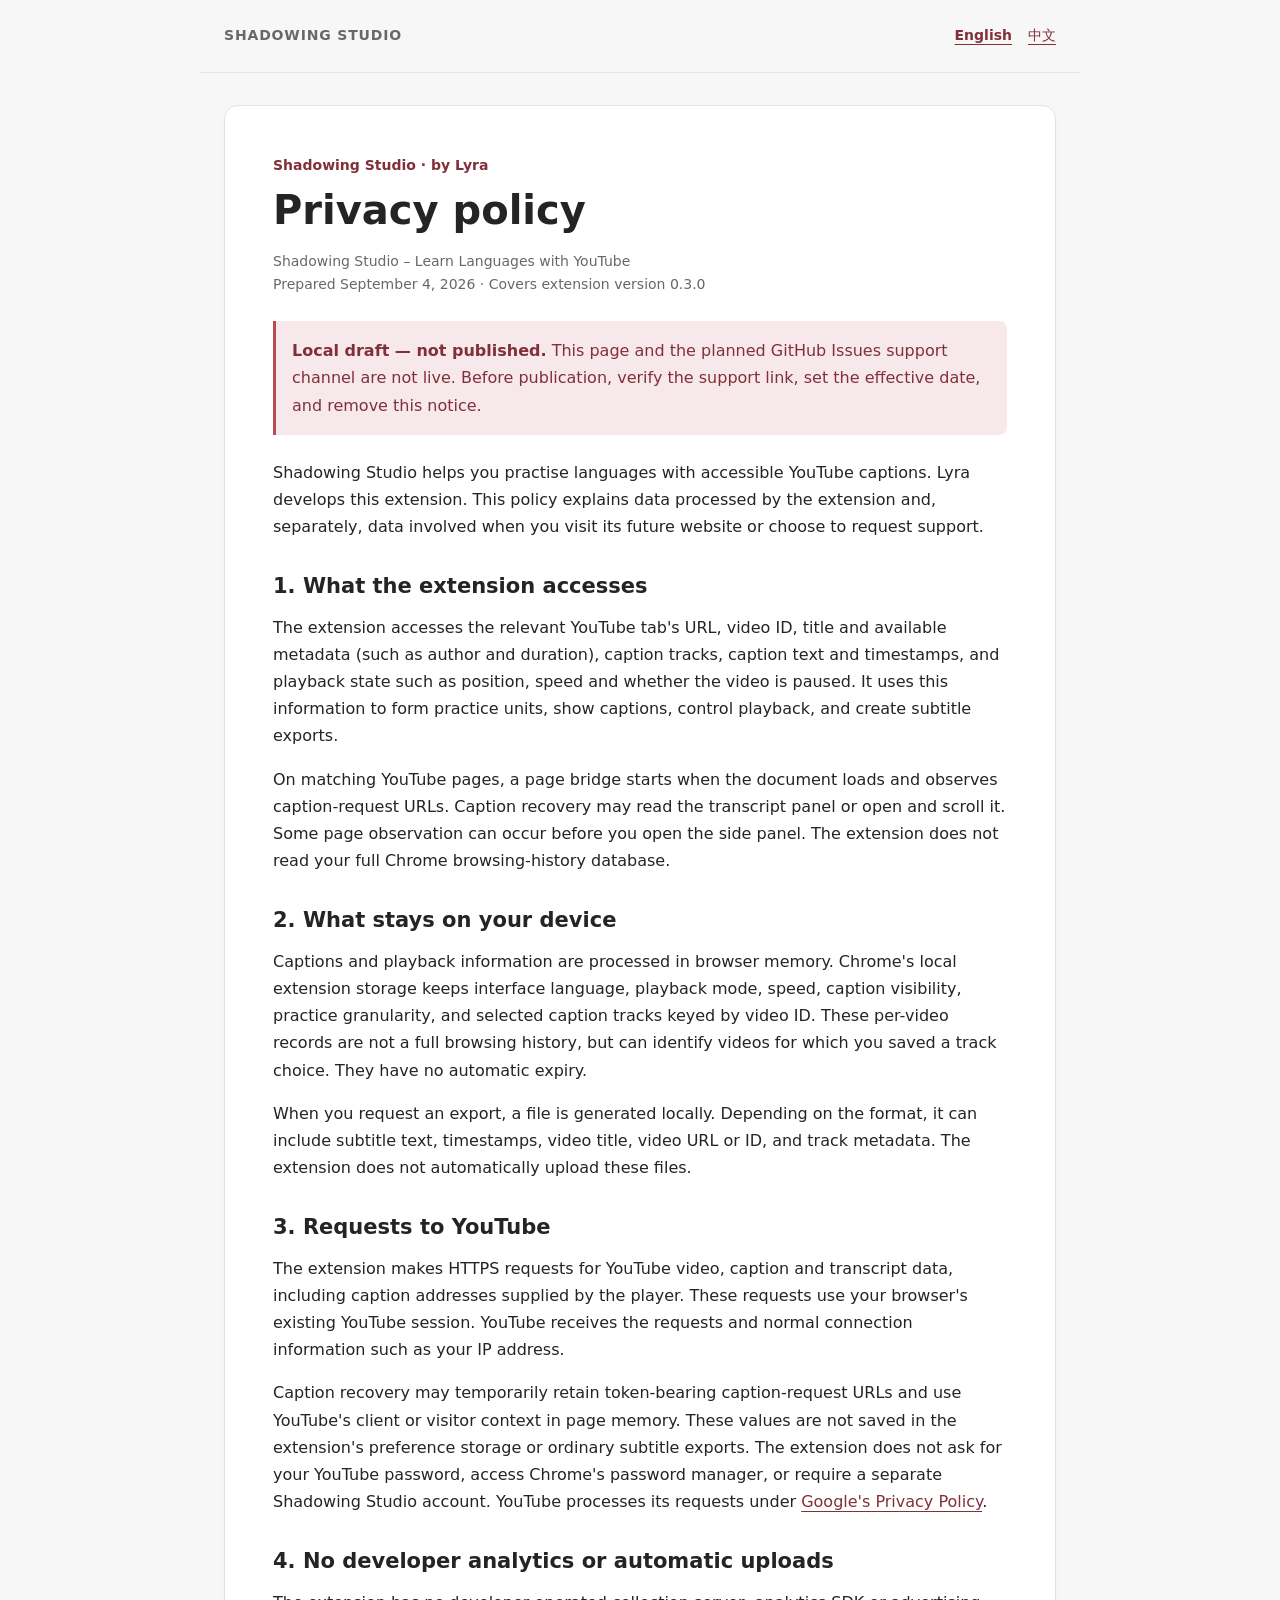
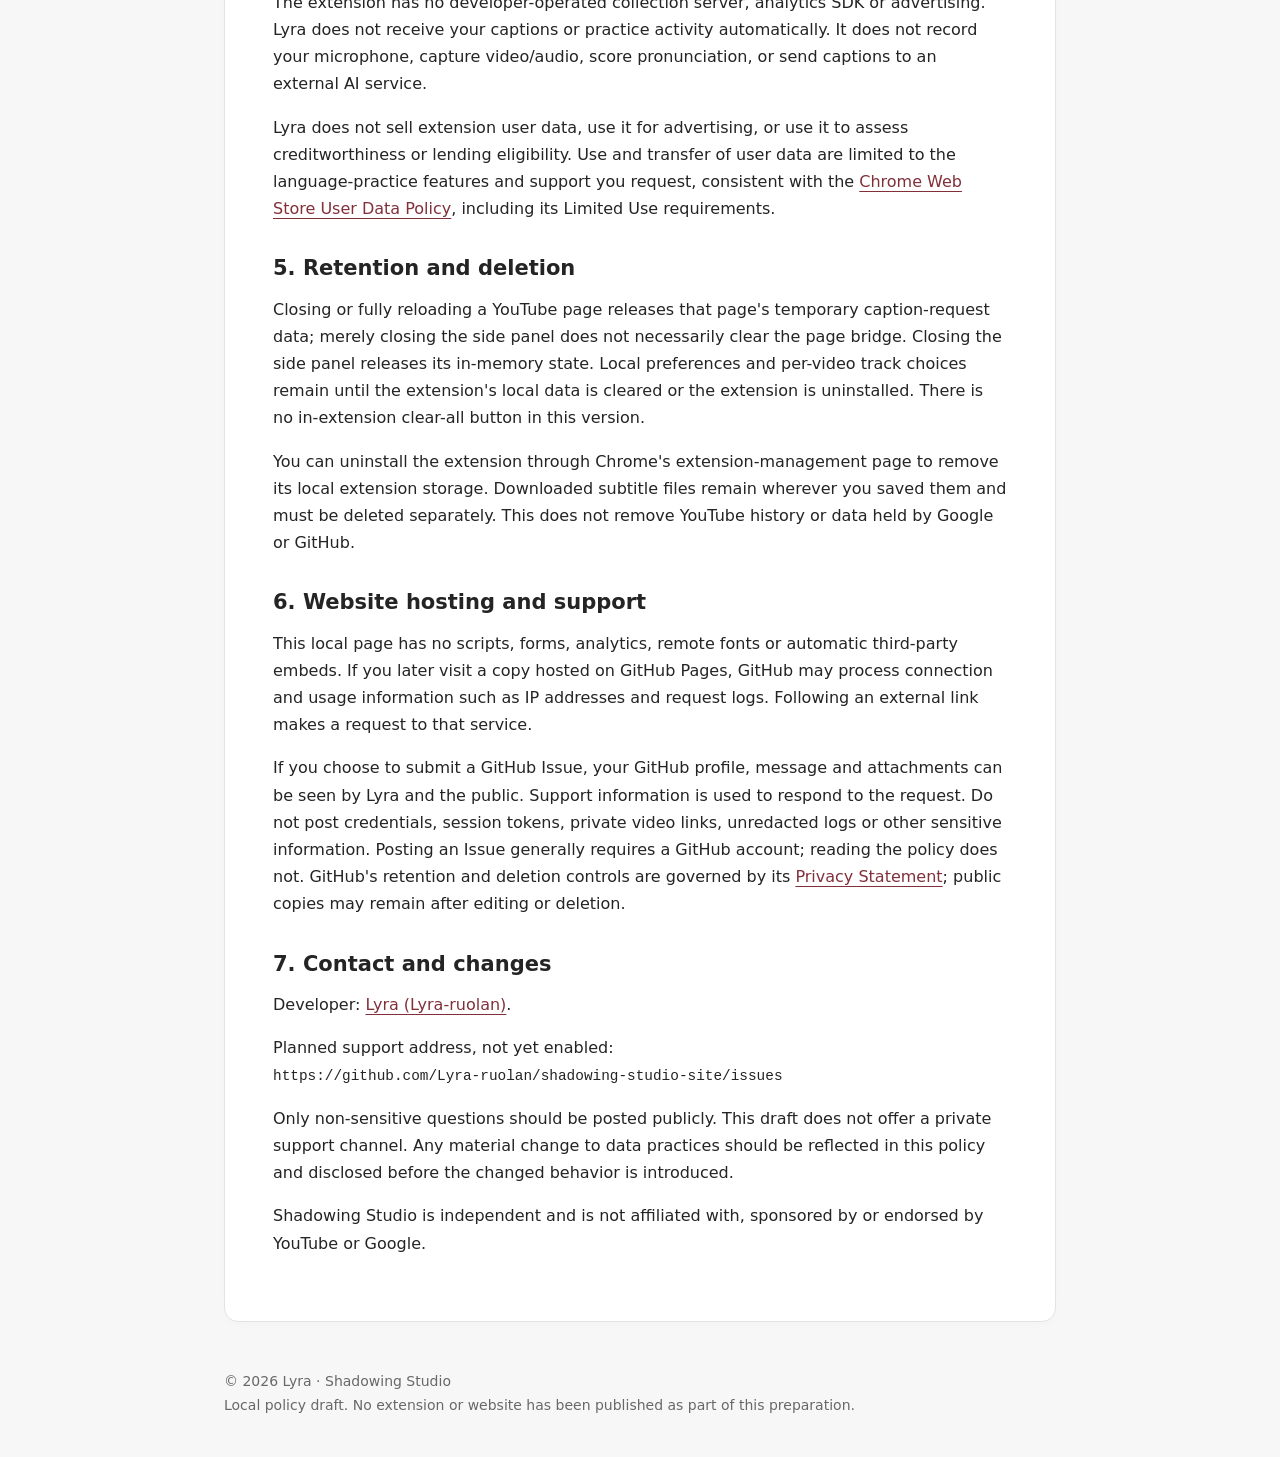
==== index.html @ 7fd5bb9b "Add files via upload" ====
<!doctype html>
<html lang="en"><head><meta charset="utf-8"><meta name="viewport" content="width=device-width,initial-scale=1">
<meta name="referrer" content="no-referrer"><meta http-equiv="Content-Security-Policy" content="default-src 'none'; style-src 'self'; img-src 'self'; base-uri 'none'; form-action 'none'">
<title>Privacy policy · Shadowing Studio</title>
<meta name="description" content="How Shadowing Studio handles captions, preferences, and support information.">
<link rel="stylesheet" href="style.css"></head><body>
<a class="skip" href="#policy">Skip to policy</a>
<header><a class="brand" href="index.html">SHADOWING STUDIO</a>
<nav aria-label="Policy language"><a href="index.html" lang="en" aria-current="page">English</a><a href="zh.html" lang="zh-CN" >中文</a></nav></header>
<main id="policy"><article><p class="kicker">Shadowing Studio · by Lyra</p>
<h1>Privacy policy</h1>
<p class="meta">Shadowing Studio – Learn Languages with YouTube<br>Prepared September 4, 2026 · Covers extension version 0.3.0</p>
<aside class="notice"><strong>Local draft — not published.</strong> This page and the planned GitHub Issues support channel are not live. Before publication, verify the support link, set the effective date, and remove this notice.</aside>
<p>Shadowing Studio helps you practise languages with accessible YouTube captions. Lyra develops this extension. This policy explains data processed by the extension and, separately, data involved when you visit its future website or choose to request support.</p>
<h2>1. What the extension accesses</h2>
<p>The extension accesses the relevant YouTube tab's URL, video ID, title and available metadata (such as author and duration), caption tracks, caption text and timestamps, and playback state such as position, speed and whether the video is paused. It uses this information to form practice units, show captions, control playback, and create subtitle exports.</p>
<p>On matching YouTube pages, a page bridge starts when the document loads and observes caption-request URLs. Caption recovery may read the transcript panel or open and scroll it. Some page observation can occur before you open the side panel. The extension does not read your full Chrome browsing-history database.</p>
<h2>2. What stays on your device</h2>
<p>Captions and playback information are processed in browser memory. Chrome's local extension storage keeps interface language, playback mode, speed, caption visibility, practice granularity, and selected caption tracks keyed by video ID. These per-video records are not a full browsing history, but can identify videos for which you saved a track choice. They have no automatic expiry.</p>
<p>When you request an export, a file is generated locally. Depending on the format, it can include subtitle text, timestamps, video title, video URL or ID, and track metadata. The extension does not automatically upload these files.</p>
<h2>3. Requests to YouTube</h2>
<p>The extension makes HTTPS requests for YouTube video, caption and transcript data, including caption addresses supplied by the player. These requests use your browser's existing YouTube session. YouTube receives the requests and normal connection information such as your IP address.</p>
<p>Caption recovery may temporarily retain token-bearing caption-request URLs and use YouTube's client or visitor context in page memory. These values are not saved in the extension's preference storage or ordinary subtitle exports. The extension does not ask for your YouTube password, access Chrome's password manager, or require a separate Shadowing Studio account. YouTube processes its requests under <a href="https://policies.google.com/privacy" rel="noreferrer">Google's Privacy Policy</a>.</p>
<h2>4. No developer analytics or automatic uploads</h2>
<p>The extension has no developer-operated collection server, analytics SDK or advertising. Lyra does not receive your captions or practice activity automatically. It does not record your microphone, capture video/audio, score pronunciation, or send captions to an external AI service.</p>
<p>Lyra does not sell extension user data, use it for advertising, or use it to assess creditworthiness or lending eligibility. Use and transfer of user data are limited to the language-practice features and support you request, consistent with the <a href="https://developer.chrome.com/docs/webstore/program-policies/user-data-faq" rel="noreferrer">Chrome Web Store User Data Policy</a>, including its Limited Use requirements.</p>
<h2>5. Retention and deletion</h2>
<p>Closing or fully reloading a YouTube page releases that page's temporary caption-request data; merely closing the side panel does not necessarily clear the page bridge. Closing the side panel releases its in-memory state. Local preferences and per-video track choices remain until the extension's local data is cleared or the extension is uninstalled. There is no in-extension clear-all button in this version.</p>
<p>You can uninstall the extension through Chrome's extension-management page to remove its local extension storage. Downloaded subtitle files remain wherever you saved them and must be deleted separately. This does not remove YouTube history or data held by Google or GitHub.</p>
<h2>6. Website hosting and support</h2>
<p>This local page has no scripts, forms, analytics, remote fonts or automatic third-party embeds. If you later visit a copy hosted on GitHub Pages, GitHub may process connection and usage information such as IP addresses and request logs. Following an external link makes a request to that service.</p>
<p>If you choose to submit a GitHub Issue, your GitHub profile, message and attachments can be seen by Lyra and the public. Support information is used to respond to the request. Do not post credentials, session tokens, private video links, unredacted logs or other sensitive information. Posting an Issue generally requires a GitHub account; reading the policy does not. GitHub's retention and deletion controls are governed by its <a href="https://docs.github.com/en/site-policy/privacy-policies/github-general-privacy-statement" rel="noreferrer">Privacy Statement</a>; public copies may remain after editing or deletion.</p>
<h2>7. Contact and changes</h2>
<p>Developer: <a href="https://github.com/Lyra-ruolan" rel="noreferrer">Lyra (Lyra-ruolan)</a>.</p>
<p>Planned support address, not yet enabled:<br><code>https://github.com/Lyra-ruolan/shadowing-studio-site/issues</code></p>
<p>Only non-sensitive questions should be posted publicly. This draft does not offer a private support channel. Any material change to data practices should be reflected in this policy and disclosed before the changed behavior is introduced.</p>
<p>Shadowing Studio is independent and is not affiliated with, sponsored by or endorsed by YouTube or Google.</p></article></main>
<footer><p>© 2026 Lyra · Shadowing Studio</p><p>Local policy draft. No extension or website has been published as part of this preparation.</p></footer></body></html>
---- style.css ----
:root{color-scheme:light;--page:#f7f7f7;--surface:#fff;--ink:#242424;--muted:#686868;--border:#e3e3e3;--accent:#b84c56;--soft:#f7e9eb;--deep:#81303a}
*{box-sizing:border-box}html{scroll-behavior:auto}body{margin:0;background:var(--page);color:var(--ink);font:16px/1.7 system-ui,-apple-system,"Segoe UI","Microsoft YaHei",sans-serif}
a{color:var(--deep);text-underline-offset:4px}a:hover{color:#a9404b}a:focus-visible{outline:3px solid var(--accent);outline-offset:4px;border-radius:3px}
.skip{position:absolute;left:16px;top:-80px;padding:8px;background:var(--surface)}.skip:focus{top:8px}
header,main,footer{max-width:880px;margin:auto;padding:24px}header{display:flex;justify-content:space-between;align-items:center;gap:16px;border-bottom:1px solid var(--border)}
.brand{font-size:14px;font-weight:650;letter-spacing:.06em;color:var(--muted);text-decoration:none}nav{display:flex;gap:16px;flex-wrap:wrap;font-size:14px}nav [aria-current]{font-weight:700}
main{padding-top:32px}article{background:var(--surface);border:1px solid var(--border);border-radius:14px;padding:clamp(20px,5vw,48px);box-shadow:0 2px 12px #24242405}
.kicker{font-size:14px;color:var(--deep);font-weight:600;margin:0 0 8px}h1{font-size:clamp(28px,5vw,40px);line-height:1.2;font-weight:650;margin:0 0 16px}
h2{font-size:21px;line-height:1.4;margin:32px 0 12px;font-weight:600}p{margin:0 0 16px}.meta{font-size:14px;color:var(--muted);font-variant-numeric:tabular-nums}
.notice{background:var(--soft);color:var(--deep);border-left:3px solid var(--accent);padding:16px;border-radius:0 8px 8px 0;margin:24px 0}
li{margin:8px 0}ul{padding-left:22px}code{font-size:.9em;overflow-wrap:anywhere;word-break:break-word}
footer{font-size:14px;color:var(--muted);padding-bottom:40px}footer p{margin:0}strong{font-weight:650} @media(max-width:400px){header,main,footer{padding:16px}header{align-items:flex-start}.brand{max-width:140px}nav{gap:10px}article{padding:20px}}
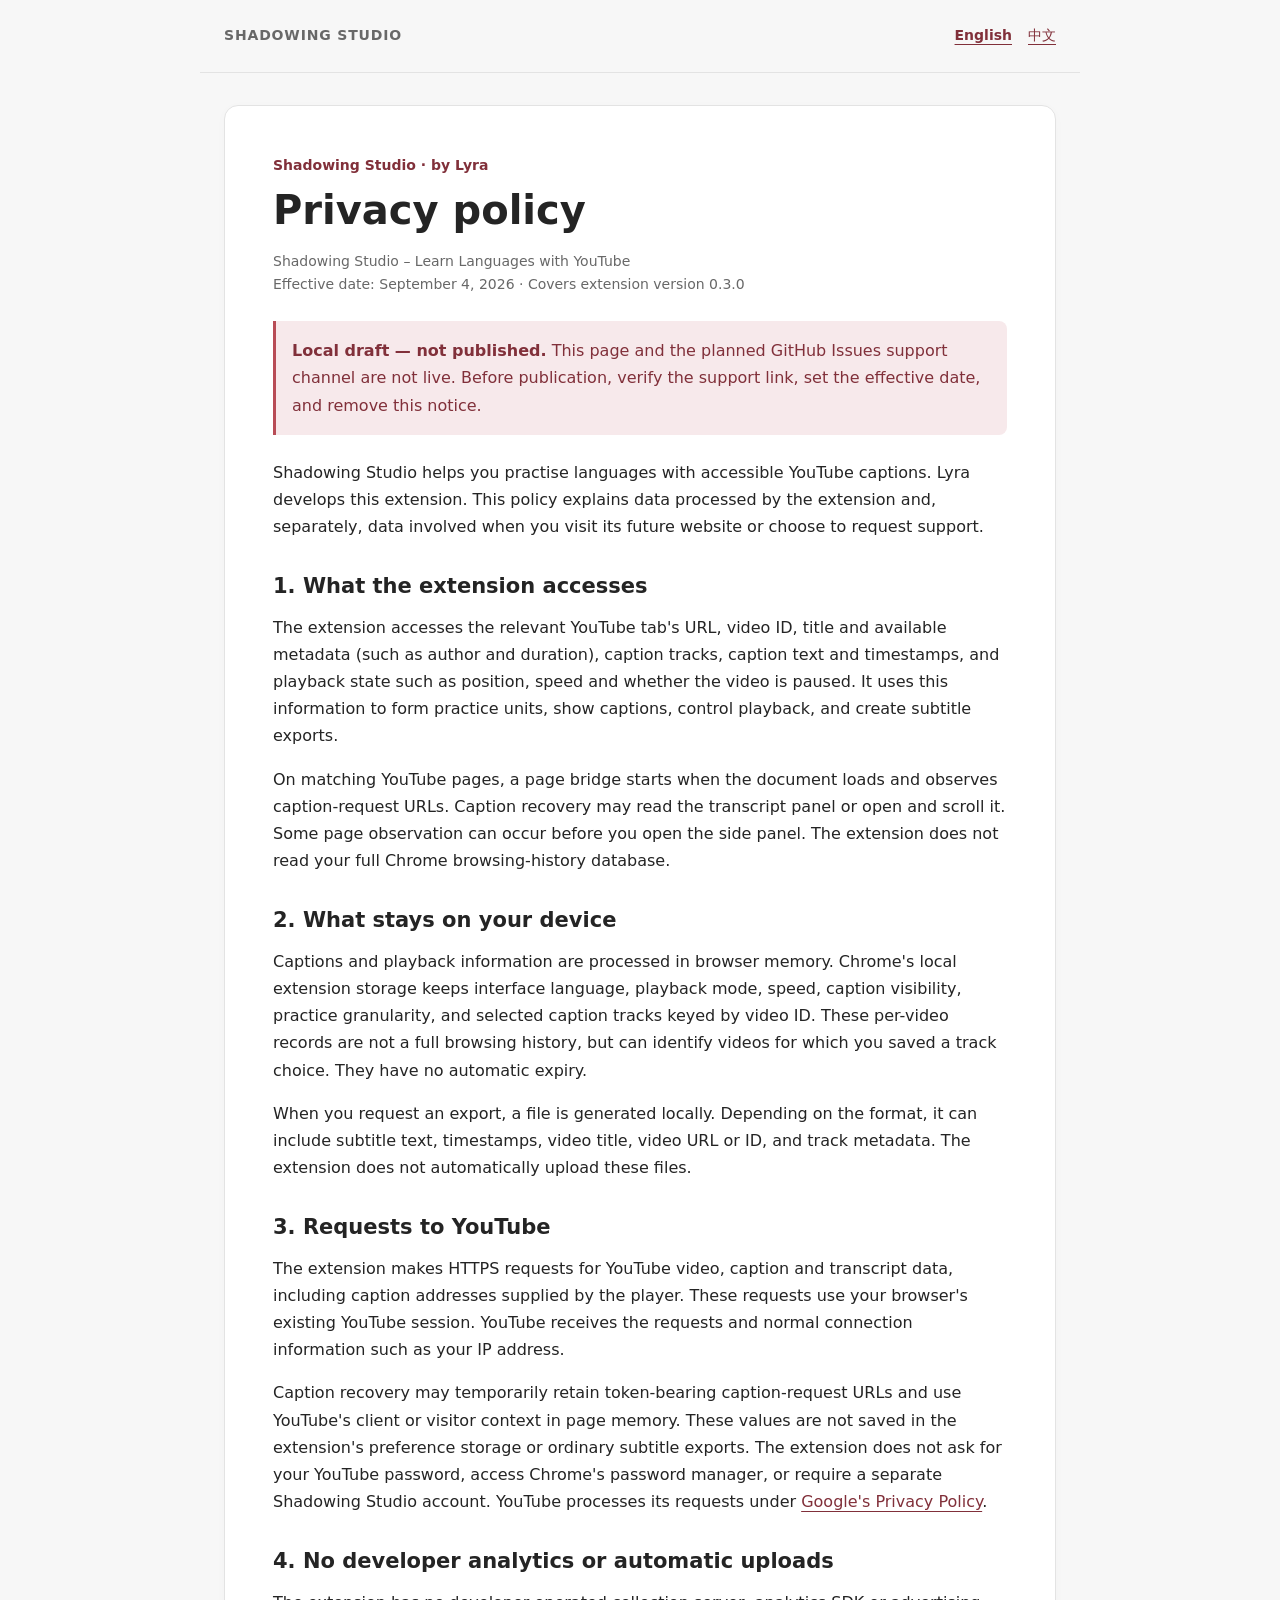
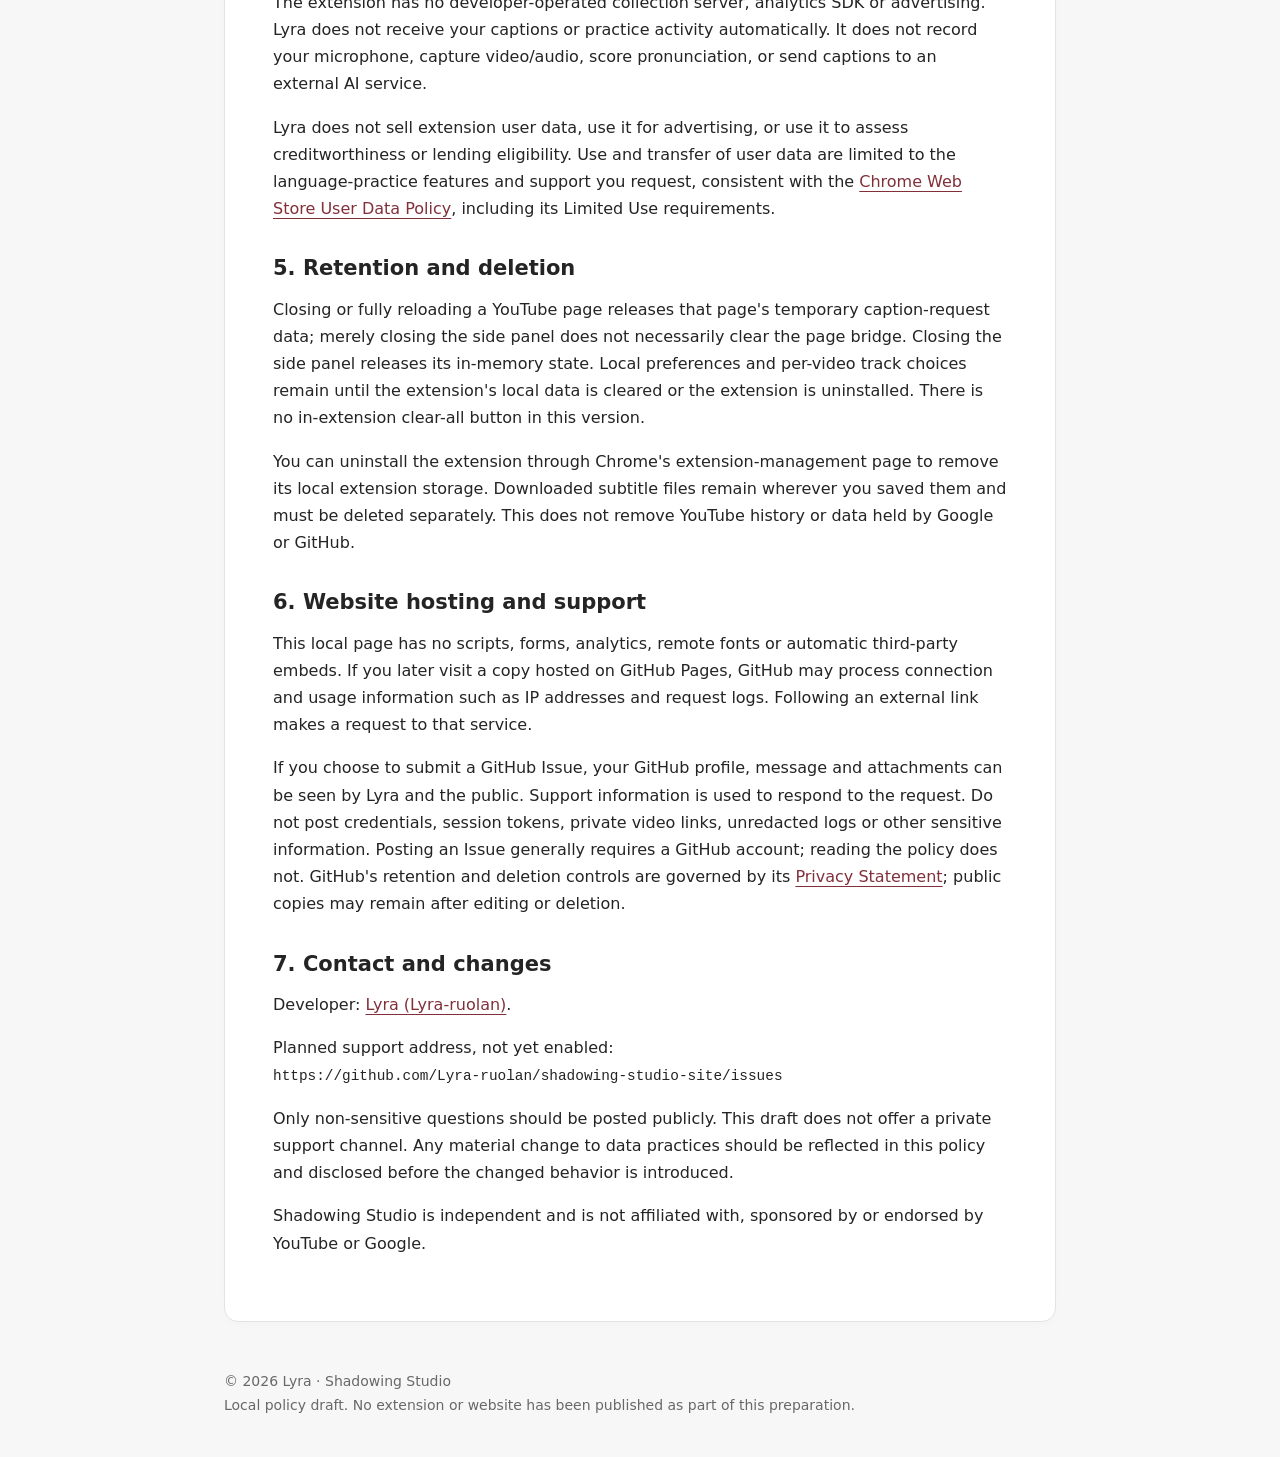
==== commit d50502fc: "Update index.html" ====
--- a/index.html
+++ b/index.html
@@ -9,7 +9,7 @@
 <nav aria-label="Policy language"><a href="index.html" lang="en" aria-current="page">English</a><a href="zh.html" lang="zh-CN" >中文</a></nav></header>
 <main id="policy"><article><p class="kicker">Shadowing Studio · by Lyra</p>
 <h1>Privacy policy</h1>
-<p class="meta">Shadowing Studio – Learn Languages with YouTube<br>Prepared September 4, 2026 · Covers extension version 0.3.0</p>
+<p class="meta">Shadowing Studio – Learn Languages with YouTube<br>Effective date: September 4, 2026 · Covers extension version 0.3.0</p>
 <aside class="notice"><strong>Local draft — not published.</strong> This page and the planned GitHub Issues support channel are not live. Before publication, verify the support link, set the effective date, and remove this notice.</aside>
 <p>Shadowing Studio helps you practise languages with accessible YouTube captions. Lyra develops this extension. This policy explains data processed by the extension and, separately, data involved when you visit its future website or choose to request support.</p>
 <h2>1. What the extension accesses</h2>
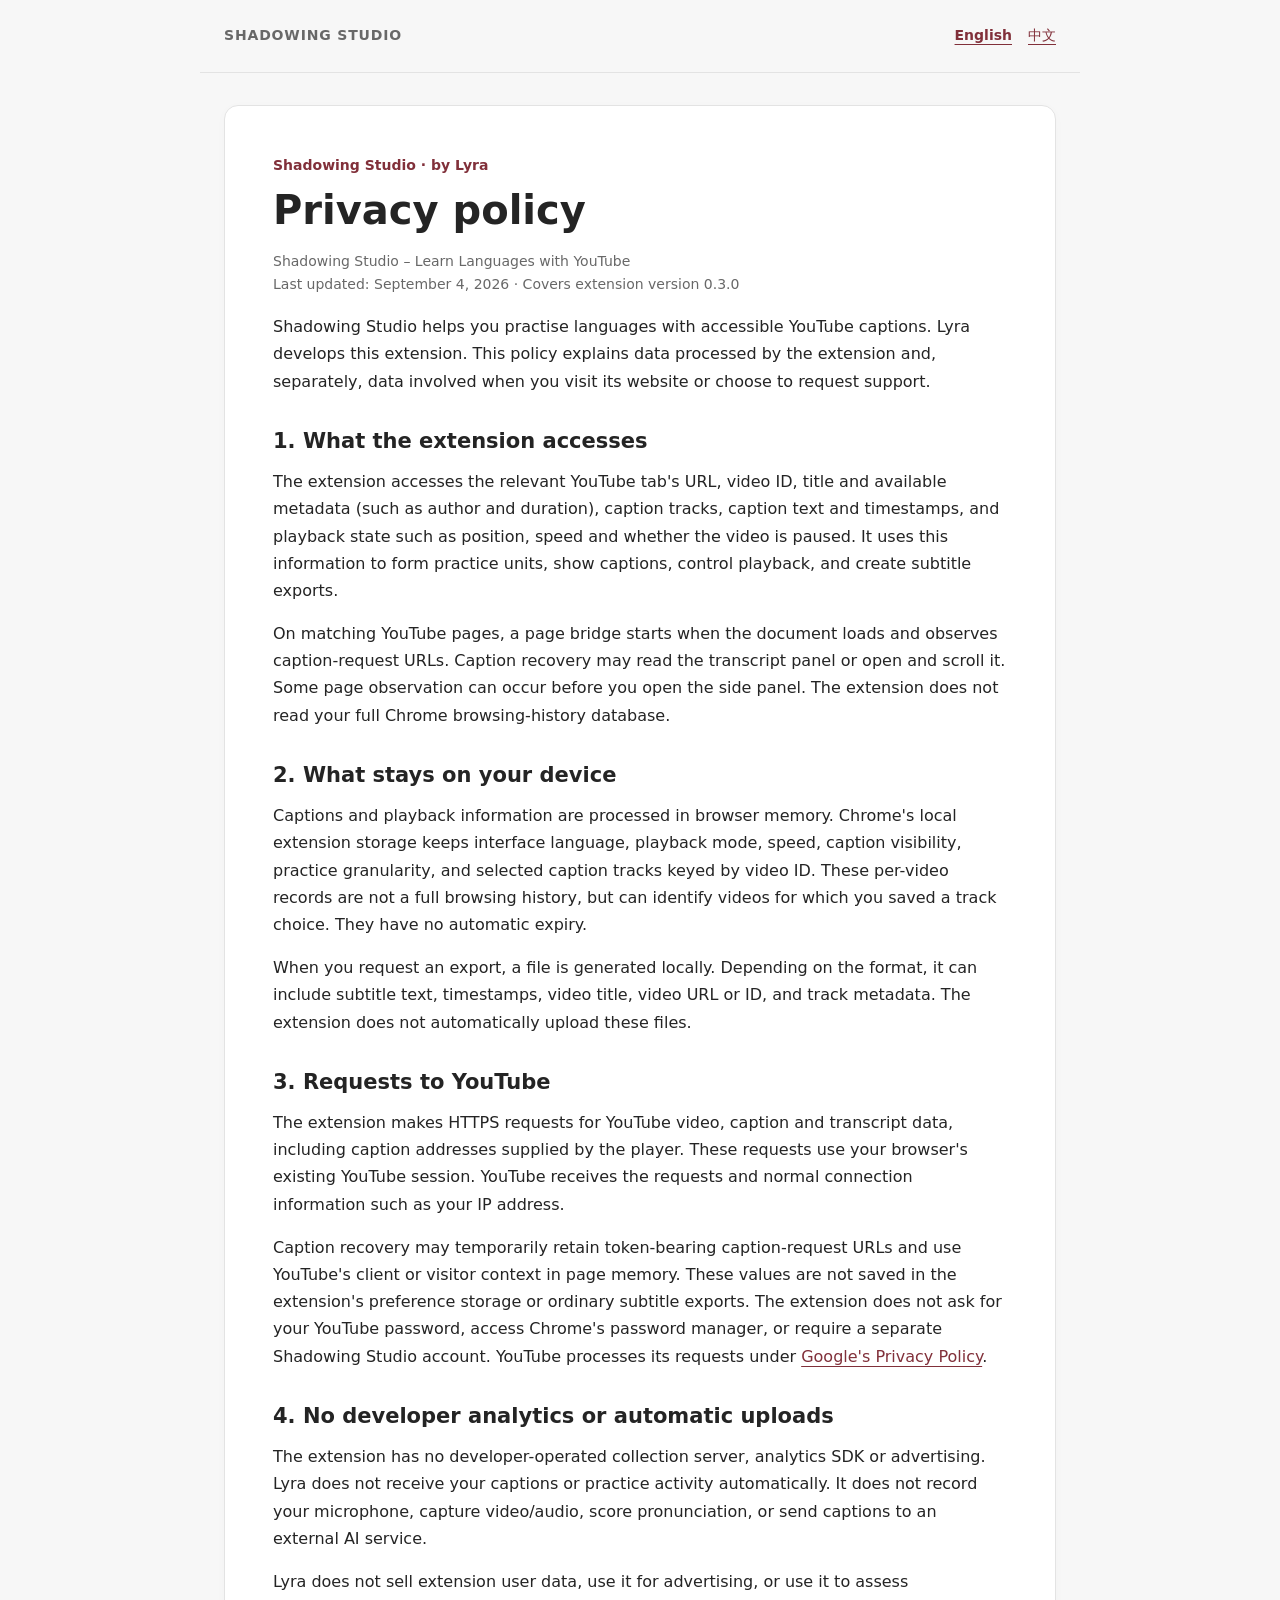
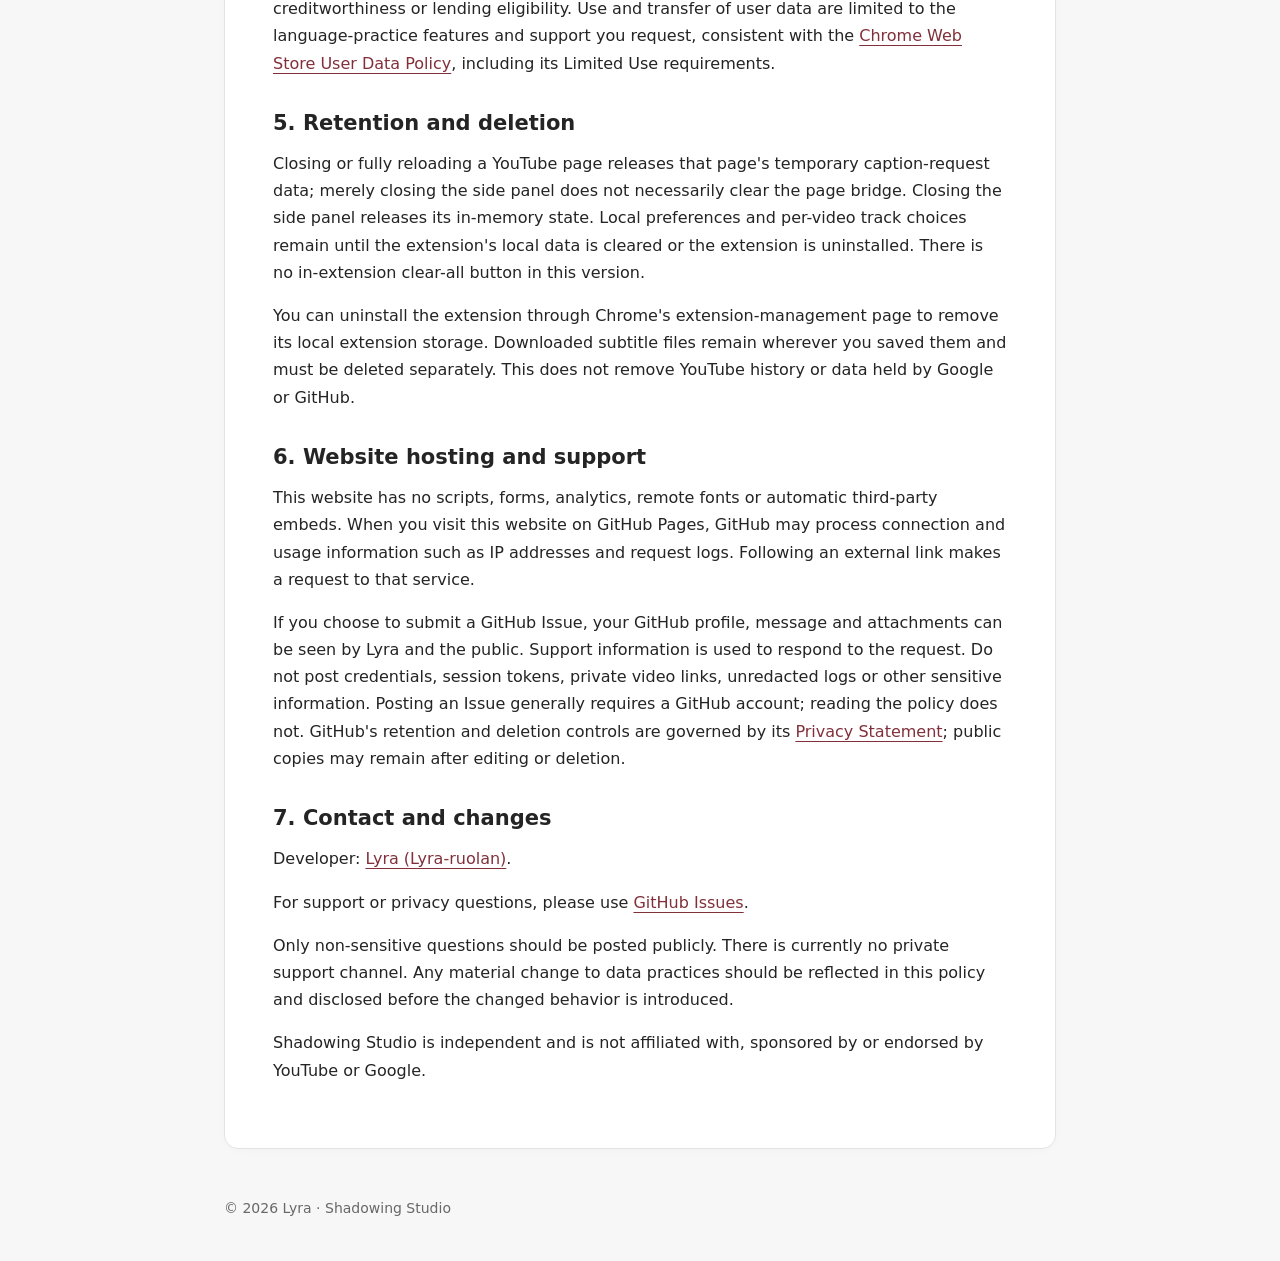
==== commit e97b1b87: "Add files via upload" ====
--- a/index.html
+++ b/index.html
@@ -9,9 +9,8 @@
 <nav aria-label="Policy language"><a href="index.html" lang="en" aria-current="page">English</a><a href="zh.html" lang="zh-CN" >中文</a></nav></header>
 <main id="policy"><article><p class="kicker">Shadowing Studio · by Lyra</p>
 <h1>Privacy policy</h1>
-<p class="meta">Shadowing Studio – Learn Languages with YouTube<br>Effective date: September 4, 2026 · Covers extension version 0.3.0</p>
-<aside class="notice"><strong>Local draft — not published.</strong> This page and the planned GitHub Issues support channel are not live. Before publication, verify the support link, set the effective date, and remove this notice.</aside>
-<p>Shadowing Studio helps you practise languages with accessible YouTube captions. Lyra develops this extension. This policy explains data processed by the extension and, separately, data involved when you visit its future website or choose to request support.</p>
+<p class="meta">Shadowing Studio – Learn Languages with YouTube<br>Last updated: September 4, 2026 · Covers extension version 0.3.0</p>
+<p>Shadowing Studio helps you practise languages with accessible YouTube captions. Lyra develops this extension. This policy explains data processed by the extension and, separately, data involved when you visit its website or choose to request support.</p>
 <h2>1. What the extension accesses</h2>
 <p>The extension accesses the relevant YouTube tab's URL, video ID, title and available metadata (such as author and duration), caption tracks, caption text and timestamps, and playback state such as position, speed and whether the video is paused. It uses this information to form practice units, show captions, control playback, and create subtitle exports.</p>
 <p>On matching YouTube pages, a page bridge starts when the document loads and observes caption-request URLs. Caption recovery may read the transcript panel or open and scroll it. Some page observation can occur before you open the side panel. The extension does not read your full Chrome browsing-history database.</p>
@@ -28,11 +27,11 @@
 <p>Closing or fully reloading a YouTube page releases that page's temporary caption-request data; merely closing the side panel does not necessarily clear the page bridge. Closing the side panel releases its in-memory state. Local preferences and per-video track choices remain until the extension's local data is cleared or the extension is uninstalled. There is no in-extension clear-all button in this version.</p>
 <p>You can uninstall the extension through Chrome's extension-management page to remove its local extension storage. Downloaded subtitle files remain wherever you saved them and must be deleted separately. This does not remove YouTube history or data held by Google or GitHub.</p>
 <h2>6. Website hosting and support</h2>
-<p>This local page has no scripts, forms, analytics, remote fonts or automatic third-party embeds. If you later visit a copy hosted on GitHub Pages, GitHub may process connection and usage information such as IP addresses and request logs. Following an external link makes a request to that service.</p>
+<p>This website has no scripts, forms, analytics, remote fonts or automatic third-party embeds. When you visit this website on GitHub Pages, GitHub may process connection and usage information such as IP addresses and request logs. Following an external link makes a request to that service.</p>
 <p>If you choose to submit a GitHub Issue, your GitHub profile, message and attachments can be seen by Lyra and the public. Support information is used to respond to the request. Do not post credentials, session tokens, private video links, unredacted logs or other sensitive information. Posting an Issue generally requires a GitHub account; reading the policy does not. GitHub's retention and deletion controls are governed by its <a href="https://docs.github.com/en/site-policy/privacy-policies/github-general-privacy-statement" rel="noreferrer">Privacy Statement</a>; public copies may remain after editing or deletion.</p>
 <h2>7. Contact and changes</h2>
 <p>Developer: <a href="https://github.com/Lyra-ruolan" rel="noreferrer">Lyra (Lyra-ruolan)</a>.</p>
-<p>Planned support address, not yet enabled:<br><code>https://github.com/Lyra-ruolan/shadowing-studio-site/issues</code></p>
-<p>Only non-sensitive questions should be posted publicly. This draft does not offer a private support channel. Any material change to data practices should be reflected in this policy and disclosed before the changed behavior is introduced.</p>
+<p>For support or privacy questions, please use <a href="https://github.com/Lyra-ruolan/shadowing-studio-site/issues" rel="noreferrer">GitHub Issues</a>.</p>
+<p>Only non-sensitive questions should be posted publicly. There is currently no private support channel. Any material change to data practices should be reflected in this policy and disclosed before the changed behavior is introduced.</p>
 <p>Shadowing Studio is independent and is not affiliated with, sponsored by or endorsed by YouTube or Google.</p></article></main>
-<footer><p>© 2026 Lyra · Shadowing Studio</p><p>Local policy draft. No extension or website has been published as part of this preparation.</p></footer></body></html>
+<footer><p>© 2026 Lyra · Shadowing Studio</p></footer></body></html>
